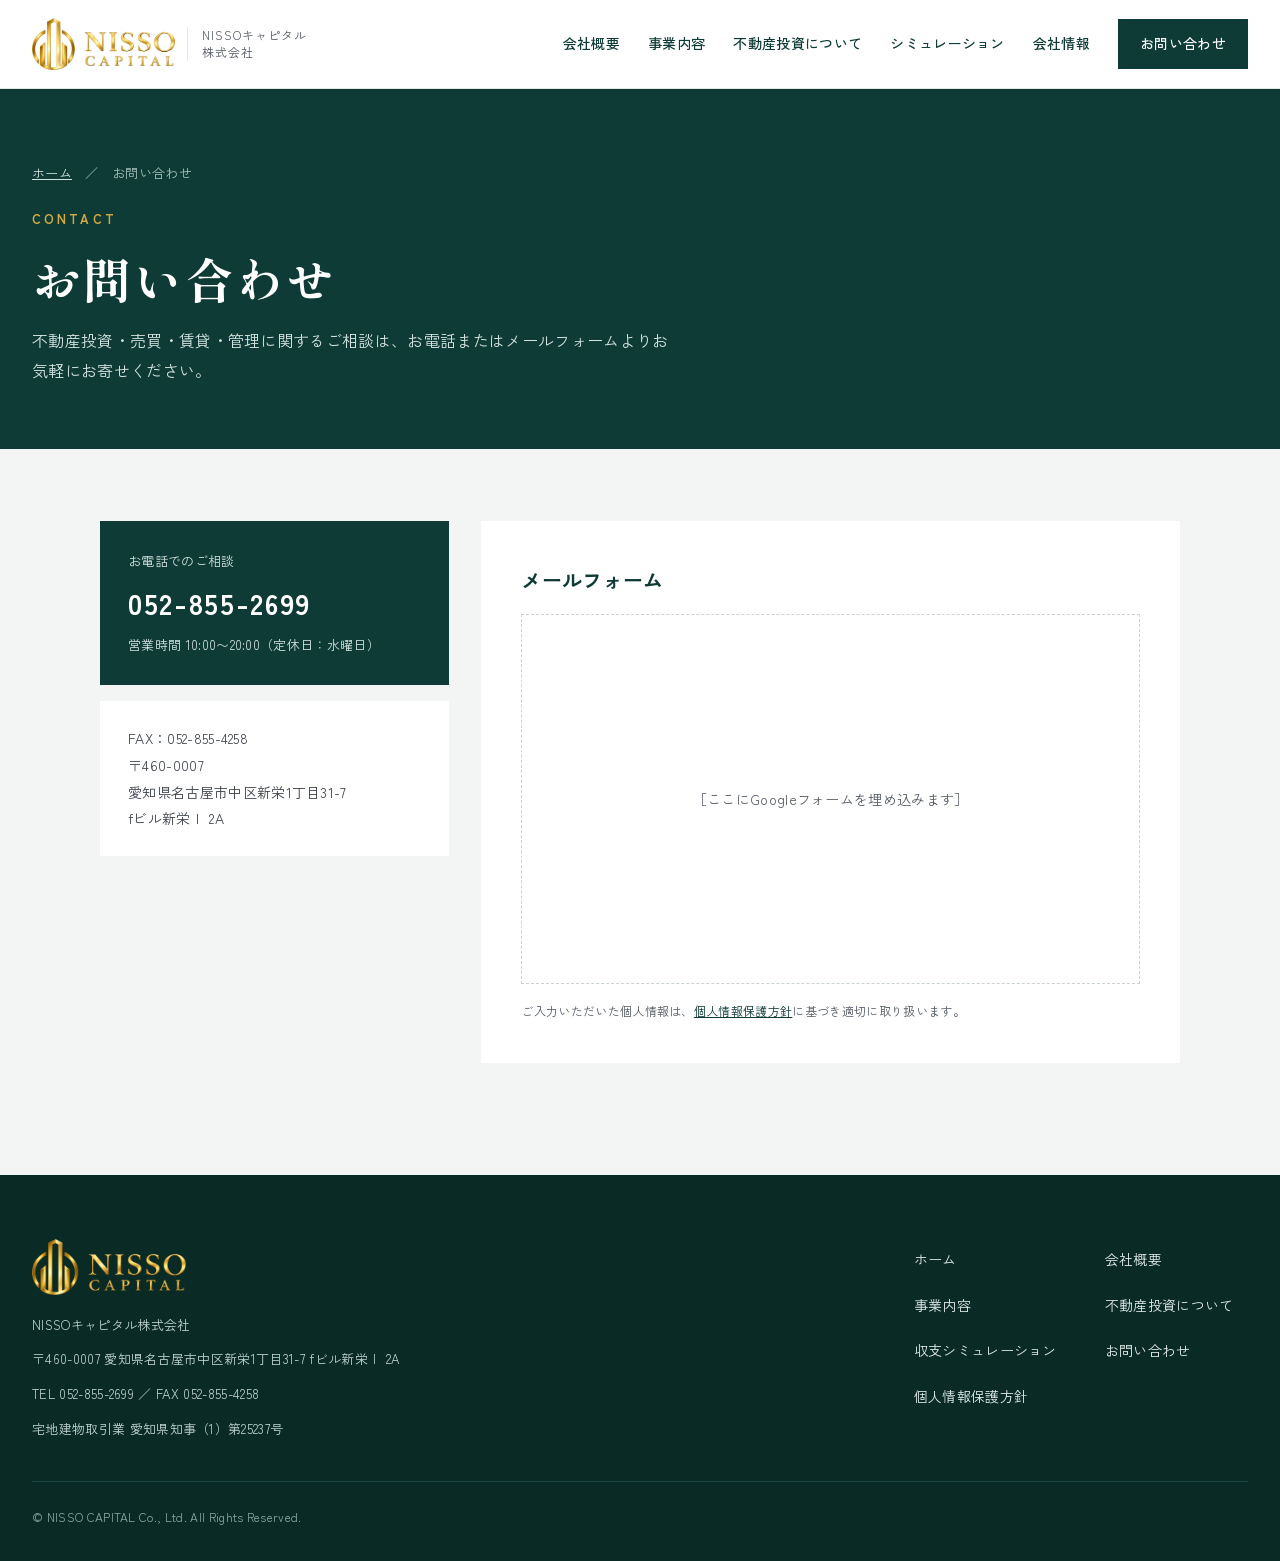
==== contact/index.html @ 83efa6af "Initial commit: 会社サイト公開 Co-Authored-By: Claude Opus 5.5 <noreply@anthropic.com>" ====
<!doctype html>
<html lang="ja">
<head>
<meta charset="utf-8">
<meta name="viewport" content="width=device-width, initial-scale=1">
<title>お問い合わせ｜NISSOキャピタル株式会社</title>
<meta name="description" content="NISSOキャピタル株式会社へのお問い合わせ。お電話（052-855-2699）またはメールフォームでご相談ください。">
<meta property="og:title" content="お問い合わせ｜NISSOキャピタル株式会社">
<meta property="og:description" content="NISSOキャピタル株式会社へのお問い合わせ。お電話（052-855-2699）またはメールフォームでご相談ください。">
<meta property="og:type" content="website">
<meta property="og:site_name" content="NISSOキャピタル株式会社">
<link rel="icon" type="image/png" href="/assets/favicon.png">
<link rel="apple-touch-icon" href="/assets/apple-touch-icon.png">
<link rel="preconnect" href="https://fonts.googleapis.com">
<link rel="stylesheet" href="https://fonts.googleapis.com/css2?family=Shippori+Mincho+B1:wght@500;700&amp;family=Zen+Kaku+Gothic+New:wght@400;500;700&amp;display=swap">
<style>
body{margin:0}
a{color:#0F3B36}a:hover{color:#2B6B62}
a:focus-visible,button:focus-visible,summary:focus-visible,input:focus-visible{outline:2px solid #D4A940;outline-offset:2px}
img{max-width:100%}

</style>
</head>
<body>
<div style="font-family: 'Zen Kaku Gothic New', 'Hiragino Sans', 'Yu Gothic', sans-serif; color: #1A1D23; background: #FFFFFF; line-height: 1.85; letter-spacing: 0.02em">

<!-- Header -->
<header style="border-bottom: 1px solid #E1E7E5; background: #FFFFFF">
<div style="max-width: 1240px; margin: 0 auto; padding: 18px 32px; display: flex; flex-wrap: wrap; align-items: center; justify-content: space-between; gap: 16px 32px">
<a href="/" style="display: flex; align-items: center; gap: 12px; text-decoration: none; color: #0F3B36">
<img src="/assets/logo-horizontal.png" alt="NISSO CAPITAL" style="height: 52px; width: auto; display: block">
<span style="font-size: 12px; color: #545A66; letter-spacing: 0.08em; padding-left: 14px; border-left: 1px solid #E1E7E5; line-height: 1.4">NISSOキャピタル<br>株式会社</span>
</a>
<nav aria-label="メインメニュー" style="display: flex; flex-wrap: wrap; align-items: center; gap: 4px 28px; font-size: 14px; font-weight: 500">
<a href="/#about" style="text-decoration: none; padding: 10px 0">会社概要</a>
<a href="/services/" style="text-decoration: none; padding: 10px 0">事業内容</a>
<a href="/invest/" style="text-decoration: none; padding: 10px 0">不動産投資について</a>
<a href="/simulator/" style="text-decoration: none; padding: 10px 0">シミュレーション</a>
<a href="/#company" style="text-decoration: none; padding: 10px 0">会社情報</a>
<a href="/contact/" style="text-decoration: none; padding: 12px 22px; background: #0F3B36; color: #FFFFFF">お問い合わせ</a>
</nav>
</div>
</header>

<!-- Page title -->
<section style="background: #0F3B36; color: #FFFFFF">
<div style="max-width: 1240px; margin: 0 auto; padding: 72px 32px 64px; display: flex; flex-direction: column; gap: 14px">
<p style="margin: 0; font-size: 13px; color: #A7C2BC"><a href="/" style="color: #D3E3DF">ホーム</a>　／　お問い合わせ</p>
<p style="margin: 8px 0 0; font-size: 13px; letter-spacing: 0.24em; color: #D4A940; font-weight: 700">CONTACT</p>
<h1 style="margin: 0; font-family: 'Shippori Mincho B1', 'Hiragino Mincho ProN', 'Yu Mincho', serif; font-size: clamp(32px, 4vw, 48px); line-height: 1.4; letter-spacing: 0.06em">お問い合わせ</h1>
<p style="margin: 0; font-size: 16px; color: #D3E3DF; max-width: 40em">不動産投資・売買・賃貸・管理に関するご相談は、お電話またはメールフォームよりお気軽にお寄せください。</p>
</div>
</section>

<section style="background: #F2F5F4">
<div style="max-width: 1080px; margin: 0 auto; padding: 72px 32px 112px; display: flex; flex-wrap: wrap; gap: 32px; align-items: flex-start">
<div style="flex: 1 1 280px; min-width: 0; display: flex; flex-direction: column; gap: 16px">
<a href="tel:0528552699" style="display: flex; flex-direction: column; gap: 4px; padding: 28px; background: #0F3B36; color: #FFFFFF; text-decoration: none">
<span style="font-size: 13px; color: #D3E3DF">お電話でのご相談</span>
<span style="font-size: 28px; font-weight: 700; letter-spacing: 0.06em">052-855-2699</span>
<span style="font-size: 13px; color: #D3E3DF">営業時間 10:00〜20:00（定休日：水曜日）</span>
</a>
<div style="background: #FFFFFF; padding: 24px 28px; font-size: 14px; color: #3D424C; line-height: 1.9">FAX：052-855-4258<br>〒460-0007<br>愛知県名古屋市中区新栄1丁目31-7<br>fビル新栄Ⅰ 2A</div>
</div>
<div style="flex: 2 1 480px; min-width: 0; background: #FFFFFF; padding: clamp(20px, 4vw, 40px); display: flex; flex-direction: column; gap: 16px">
<h2 style="margin: 0; font-size: 20px; color: #0F3B36">メールフォーム</h2>
<!-- ▼ Googleフォームの埋め込みコード（iframe）をこのdivの中に貼り付けてください。width="100%" に変更するときれいに収まります。 -->
<div id="google-form" style="min-height: 320px; display: flex; align-items: center; justify-content: center; border: 1px dashed #C9D4D1; color: #545A66; font-size: 14px; text-align: center; padding: 24px">［ここにGoogleフォームを埋め込みます］</div>
<!-- ▲ ここまで -->
<p style="margin: 0; font-size: 12px; color: #545A66">ご入力いただいた個人情報は、<a href="/privacy/">個人情報保護方針</a>に基づき適切に取り扱います。</p>
</div>
</div>
</section>

<!-- Footer -->
<footer style="background: #0A2A26; color: #BFD3CE">
<div style="max-width: 1240px; margin: 0 auto; padding: 64px 32px 32px; display: flex; flex-direction: column; gap: 40px">
<div style="display: flex; flex-wrap: wrap; justify-content: space-between; gap: 32px">
<div style="display: flex; flex-direction: column; gap: 10px; font-size: 13px; line-height: 1.9">
<img src="/assets/logo-horizontal.png" alt="NISSO CAPITAL" style="height: 56px; width: auto; display: block; margin-bottom: 8px; align-self: flex-start">
<span>NISSOキャピタル株式会社</span>
<span>〒460-0007 愛知県名古屋市中区新栄1丁目31-7 fビル新栄Ⅰ 2A</span>
<span>TEL 052-855-2699 ／ FAX 052-855-4258</span>
<span>宅地建物取引業 愛知県知事（1）第25237号</span>
</div>
<nav aria-label="フッターメニュー" style="display: grid; grid-template-columns: repeat(2, minmax(0, 1fr)); gap: 4px 48px; font-size: 14px; align-content: start">
<a href="/" style="color: #E2EDEA; text-decoration: none; padding: 8px 0">ホーム</a>
<a href="/#about" style="color: #E2EDEA; text-decoration: none; padding: 8px 0">会社概要</a>
<a href="/services/" style="color: #E2EDEA; text-decoration: none; padding: 8px 0">事業内容</a>
<a href="/invest/" style="color: #E2EDEA; text-decoration: none; padding: 8px 0">不動産投資について</a>
<a href="/simulator/" style="color: #E2EDEA; text-decoration: none; padding: 8px 0">収支シミュレーション</a>
<a href="/contact/" style="color: #E2EDEA; text-decoration: none; padding: 8px 0">お問い合わせ</a>
<a href="/privacy/" style="color: #E2EDEA; text-decoration: none; padding: 8px 0">個人情報保護方針</a>
</nav>
</div>
<div style="border-top: 1px solid #1D4540; padding-top: 24px; font-size: 12px; color: #8FAAA4">© NISSO CAPITAL Co., Ltd. All Rights Reserved.</div>
</div>
</footer>

</div>

</body>
</html>
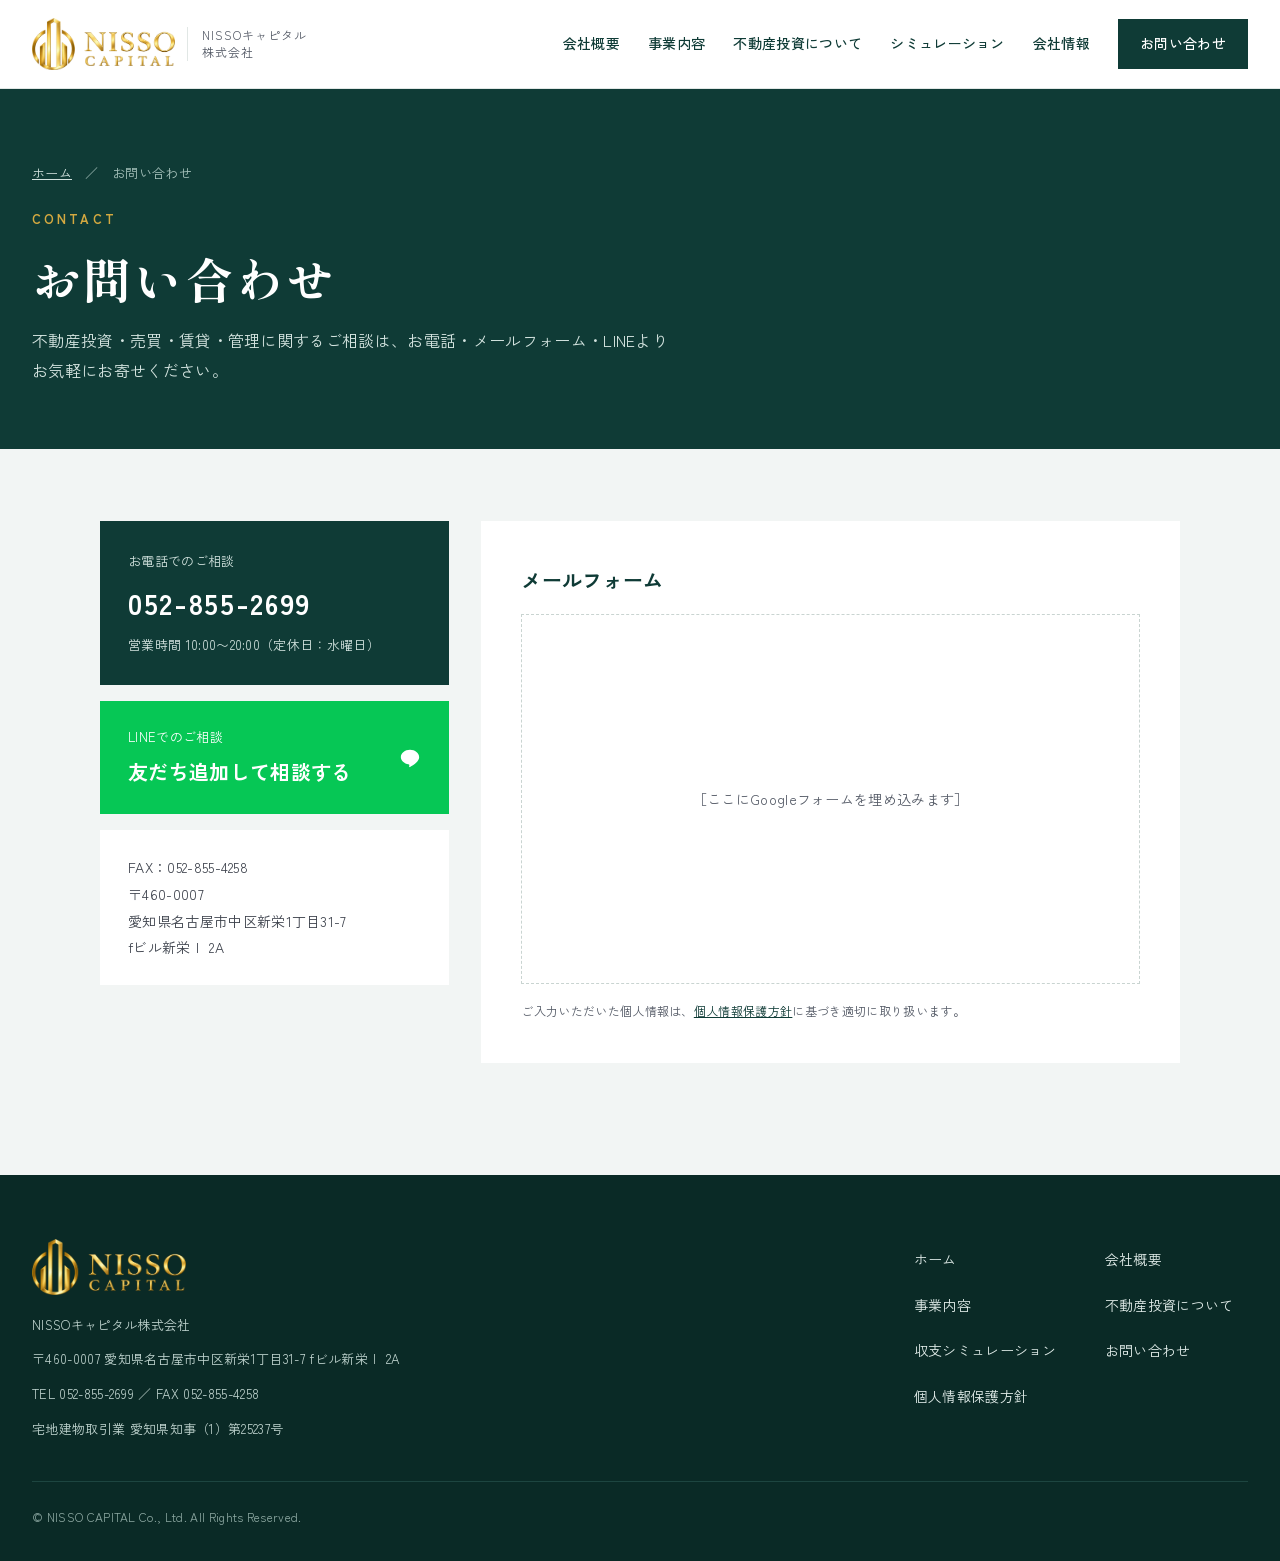
==== commit e3086696: "相談エリアにLINEボタンを追加 Co-Authored-By: Claude Opus 5.5 <noreply@anthropic.com>" ====
--- a/contact/index.html
+++ b/contact/index.html
@@ -48,7 +48,7 @@
 <p style="margin: 0; font-size: 13px; color: #A7C2BC"><a href="/" style="color: #D3E3DF">ホーム</a>　／　お問い合わせ</p>
 <p style="margin: 8px 0 0; font-size: 13px; letter-spacing: 0.24em; color: #D4A940; font-weight: 700">CONTACT</p>
 <h1 style="margin: 0; font-family: 'Shippori Mincho B1', 'Hiragino Mincho ProN', 'Yu Mincho', serif; font-size: clamp(32px, 4vw, 48px); line-height: 1.4; letter-spacing: 0.06em">お問い合わせ</h1>
-<p style="margin: 0; font-size: 16px; color: #D3E3DF; max-width: 40em">不動産投資・売買・賃貸・管理に関するご相談は、お電話またはメールフォームよりお気軽にお寄せください。</p>
+<p style="margin: 0; font-size: 16px; color: #D3E3DF; max-width: 40em">不動産投資・売買・賃貸・管理に関するご相談は、お電話・メールフォーム・LINEよりお気軽にお寄せください。</p>
 </div>
 </section>
 
@@ -60,6 +60,9 @@
 <span style="font-size: 28px; font-weight: 700; letter-spacing: 0.06em">052-855-2699</span>
 <span style="font-size: 13px; color: #D3E3DF">営業時間 10:00〜20:00（定休日：水曜日）</span>
 </a>
+<a href="https://line.me/R/ti/p/@658qlmxa" target="_blank" rel="noopener" style="display: flex; align-items: center; justify-content: space-between; gap: 12px; padding: 24px 28px; background: #06C755; color: #FFFFFF; text-decoration: none">
+<span style="display: flex; flex-direction: column; gap: 4px"><span style="font-size: 13px">LINEでのご相談</span><span style="font-size: 20px; font-weight: 700">友だち追加して相談する</span></span>
+<svg width="22" height="22" viewBox="0 0 24 24" fill="currentColor" aria-hidden="true"><path d="M12 3C6.5 3 2 6.6 2 11c0 3.9 3.5 7.2 8.3 7.9.3.1.8.2.9.5.1.3.1.7 0 1l-.1.9c0 .3-.2 1 .9.5s5.9-3.5 8-6C21.4 14.2 22 12.7 22 11c0-4.4-4.5-8-10-8z"></path></svg></a>
 <div style="background: #FFFFFF; padding: 24px 28px; font-size: 14px; color: #3D424C; line-height: 1.9">FAX：052-855-4258<br>〒460-0007<br>愛知県名古屋市中区新栄1丁目31-7<br>fビル新栄Ⅰ 2A</div>
 </div>
 <div style="flex: 2 1 480px; min-width: 0; background: #FFFFFF; padding: clamp(20px, 4vw, 40px); display: flex; flex-direction: column; gap: 16px">
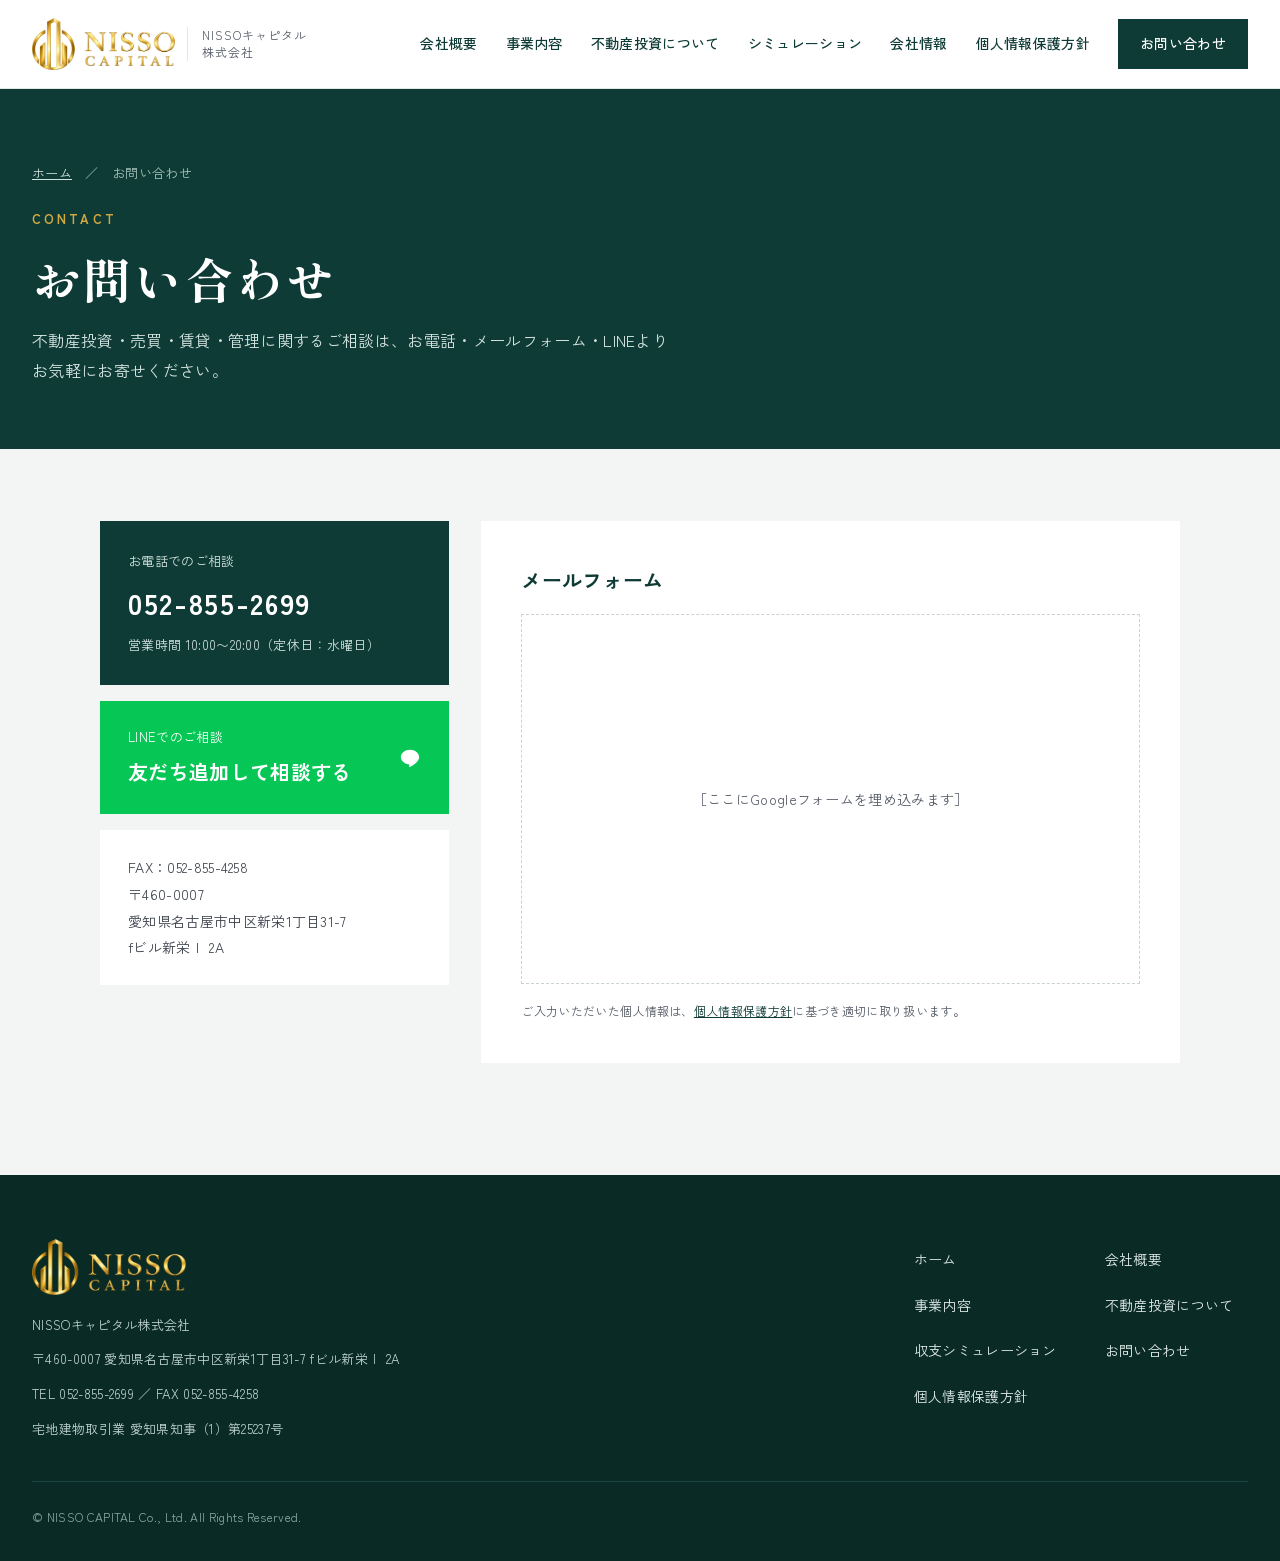
==== commit 11f27cb8: "メニューに個人情報保護方針を追加、OGP設定を追加 Co-Authored-By: Claude Opus 5.5 <noreply@anthropic.com>" ====
--- a/contact/index.html
+++ b/contact/index.html
@@ -4,11 +4,16 @@
 <meta charset="utf-8">
 <meta name="viewport" content="width=device-width, initial-scale=1">
 <title>お問い合わせ｜NISSOキャピタル株式会社</title>
-<meta name="description" content="NISSOキャピタル株式会社へのお問い合わせ。お電話（052-855-2699）またはメールフォームでご相談ください。">
+<meta name="description" content="NISSOキャピタル株式会社へのお問い合わせ。お電話（052-855-2699）・メールフォーム・LINEでご相談ください。">
 <meta property="og:title" content="お問い合わせ｜NISSOキャピタル株式会社">
-<meta property="og:description" content="NISSOキャピタル株式会社へのお問い合わせ。お電話（052-855-2699）またはメールフォームでご相談ください。">
+<meta property="og:description" content="NISSOキャピタル株式会社へのお問い合わせ。お電話（052-855-2699）・メールフォーム・LINEでご相談ください。">
 <meta property="og:type" content="website">
 <meta property="og:site_name" content="NISSOキャピタル株式会社">
+<meta property="og:url" content="https://nissocapital.co.jp/contact/">
+<meta property="og:image" content="https://nissocapital.co.jp/assets/ogp.jpg">
+<meta property="og:image:width" content="1200">
+<meta property="og:image:height" content="630">
+<meta name="twitter:card" content="summary_large_image">
 <link rel="icon" type="image/png" href="/assets/favicon.png">
 <link rel="apple-touch-icon" href="/assets/apple-touch-icon.png">
 <link rel="preconnect" href="https://fonts.googleapis.com">
@@ -37,6 +42,7 @@
 <a href="/invest/" style="text-decoration: none; padding: 10px 0">不動産投資について</a>
 <a href="/simulator/" style="text-decoration: none; padding: 10px 0">シミュレーション</a>
 <a href="/#company" style="text-decoration: none; padding: 10px 0">会社情報</a>
+<a href="/privacy/" style="text-decoration: none; padding: 10px 0">個人情報保護方針</a>
 <a href="/contact/" style="text-decoration: none; padding: 12px 22px; background: #0F3B36; color: #FFFFFF">お問い合わせ</a>
 </nav>
 </div>
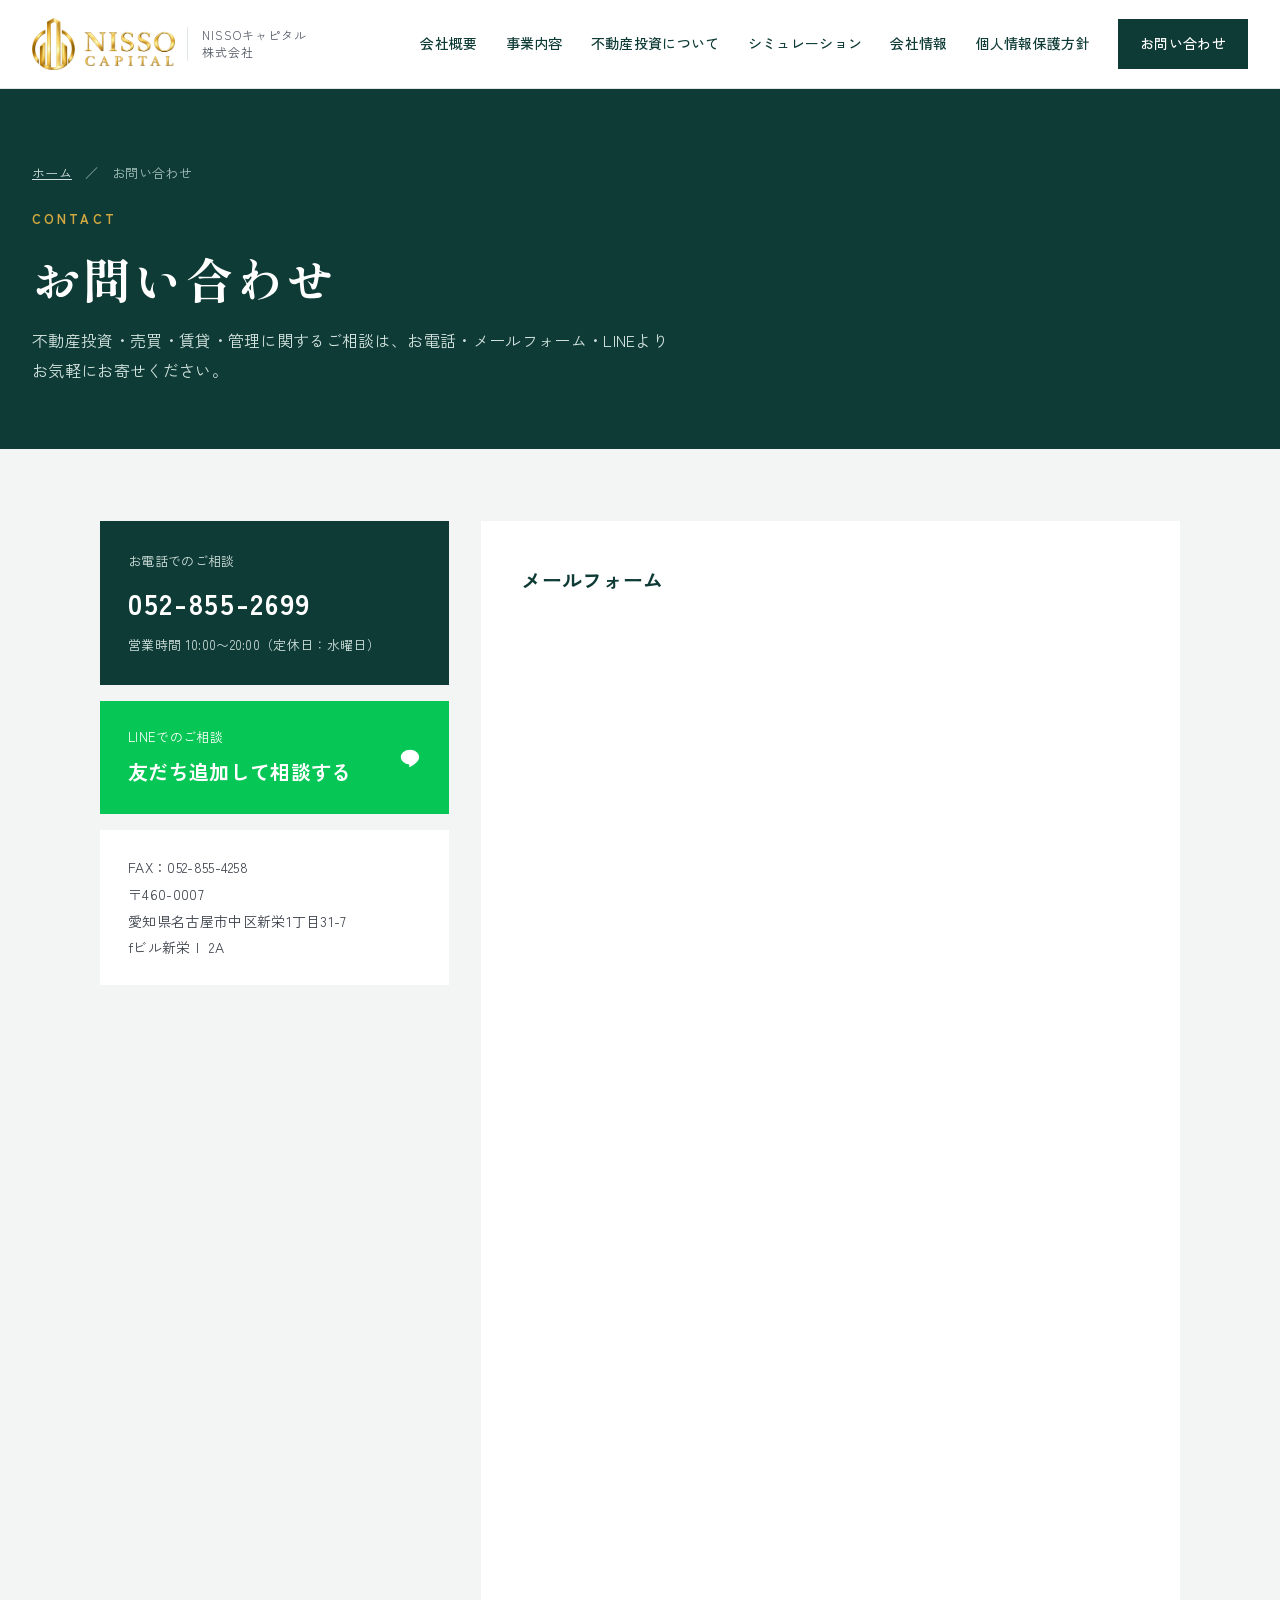
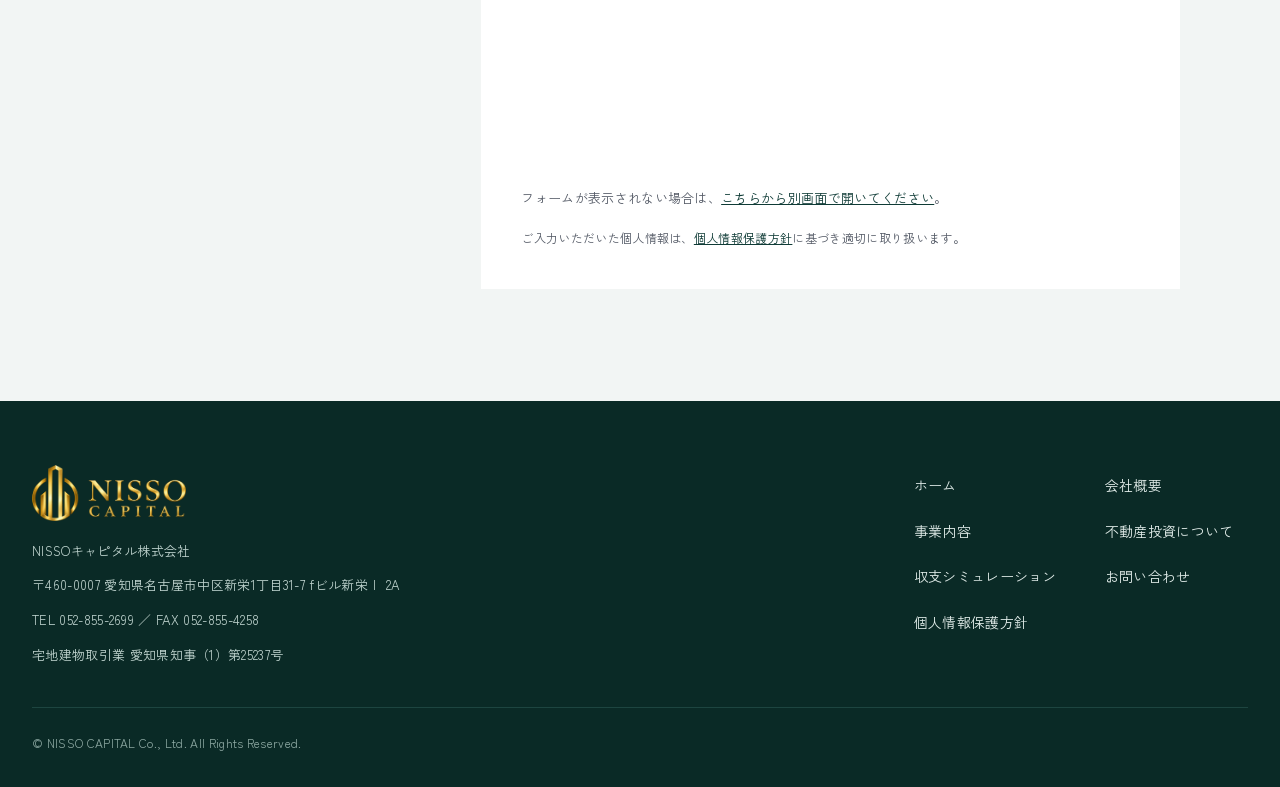
==== commit 7abf5595: "お問い合わせページにGoogleフォームを設置 Co-Authored-By: Claude Opus 5.5 <noreply@anthropic.com>" ====
--- a/contact/index.html
+++ b/contact/index.html
@@ -73,9 +73,8 @@
 </div>
 <div style="flex: 2 1 480px; min-width: 0; background: #FFFFFF; padding: clamp(20px, 4vw, 40px); display: flex; flex-direction: column; gap: 16px">
 <h2 style="margin: 0; font-size: 20px; color: #0F3B36">メールフォーム</h2>
-<!-- ▼ Googleフォームの埋め込みコード（iframe）をこのdivの中に貼り付けてください。width="100%" に変更するときれいに収まります。 -->
-<div id="google-form" style="min-height: 320px; display: flex; align-items: center; justify-content: center; border: 1px dashed #C9D4D1; color: #545A66; font-size: 14px; text-align: center; padding: 24px">［ここにGoogleフォームを埋め込みます］</div>
-<!-- ▲ ここまで -->
+<div id="google-form"><iframe src="https://docs.google.com/forms/d/e/1FAIpQLSd2NaqiFkR2kTlYX8Y6rY6h93Q55yn71dW9942TkO-1GIyjVQ/viewform?embedded=true" title="お問い合わせフォーム" width="100%" height="1156" style="border: 0; display: block" loading="lazy">読み込んでいます…</iframe></div>
+<p style="margin: 0; font-size: 13px; color: #545A66">フォームが表示されない場合は、<a href="https://docs.google.com/forms/d/e/1FAIpQLSd2NaqiFkR2kTlYX8Y6rY6h93Q55yn71dW9942TkO-1GIyjVQ/viewform" target="_blank" rel="noopener">こちらから別画面で開いてください</a>。</p>
 <p style="margin: 0; font-size: 12px; color: #545A66">ご入力いただいた個人情報は、<a href="/privacy/">個人情報保護方針</a>に基づき適切に取り扱います。</p>
 </div>
 </div>
